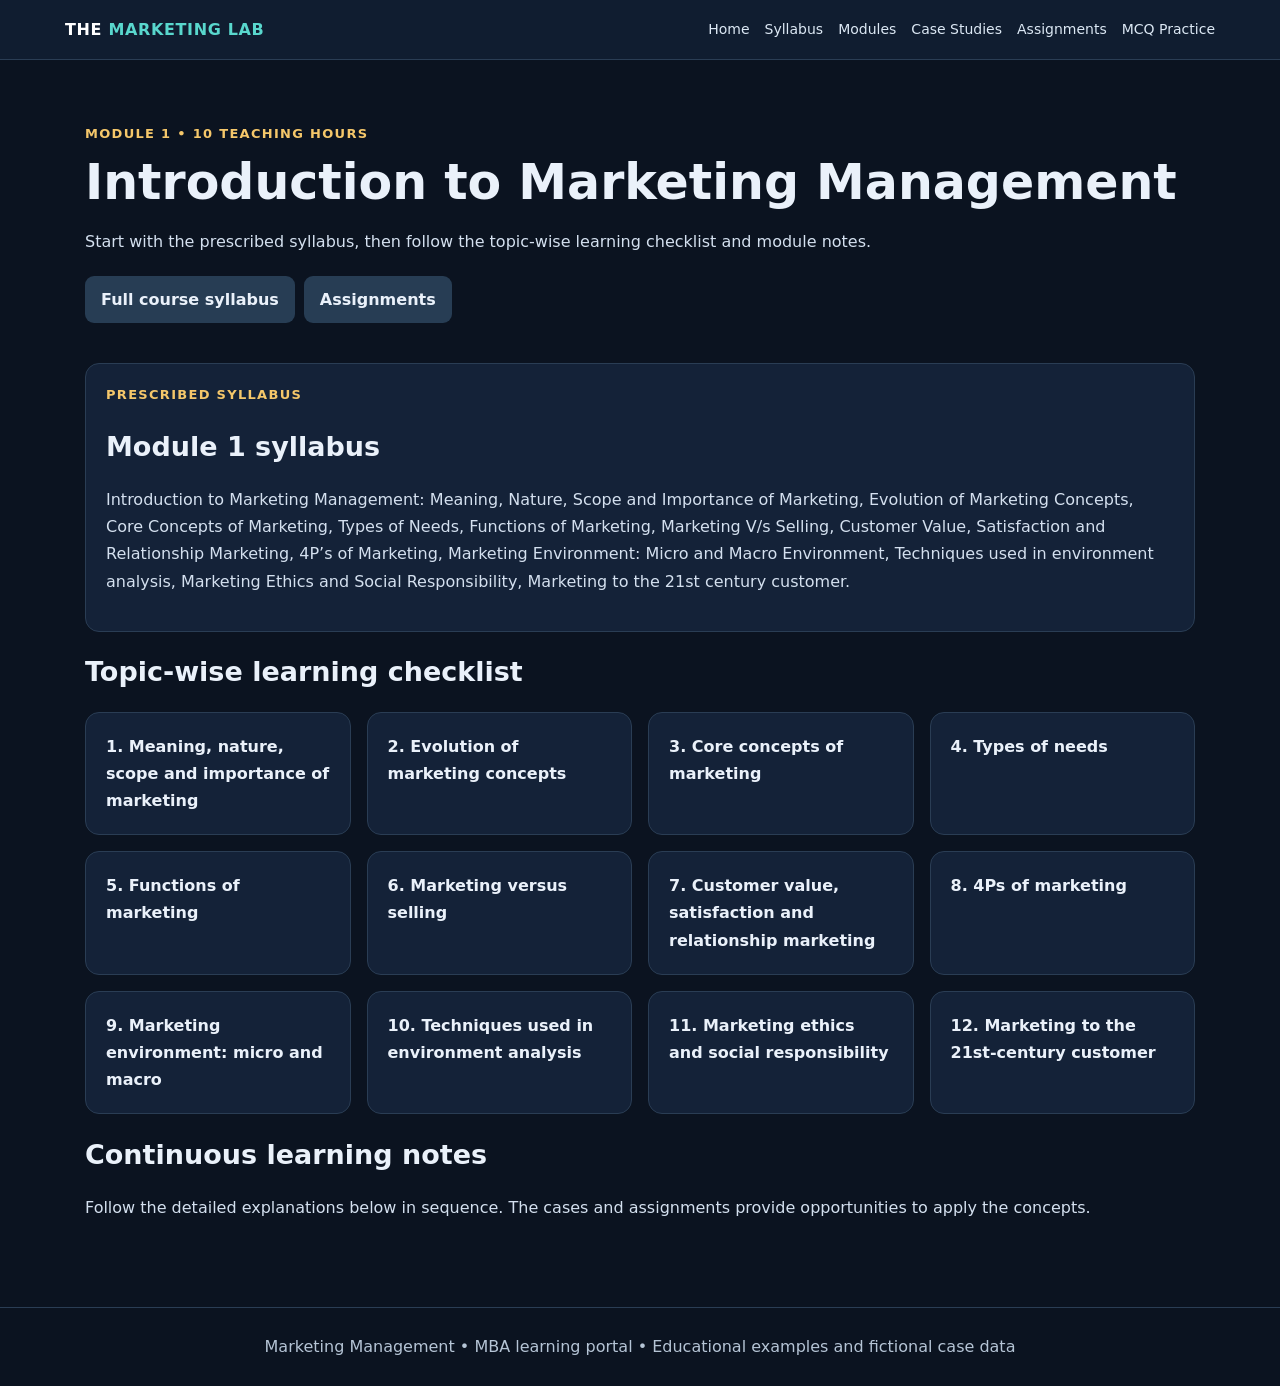
==== modules/module-1.html @ 829614cc "Build marketing portal: modules/module-1.html" ====
<!doctype html><html lang="en"><head><meta charset="utf-8"><meta name="viewport" content="width=device-width,initial-scale=1"><meta name="description" content="VTU MBA Marketing Management learning portal"><title>Module 1: Introduction to Marketing Management | Marketing Lab</title><link rel="stylesheet" href="../assets/style.css"></head><body><header class="top"><a class="brand" href="../index.html">THE <span>MARKETING LAB</span></a><nav class="nav"><a href="../index.html">Home</a><a href="../syllabus.html">Syllabus</a><a href="../modules/module-1.html">Modules</a><a href="../cases.html">Case Studies</a><a href="../assignments.html">Assignments</a><a href="../quizzes.html">MCQ Practice</a></nav></header><main class="wrap"><section class="hero"><div class="eyebrow">Module 1 • 10 teaching hours</div><h1>Introduction to Marketing Management</h1><p>Start with the prescribed syllabus, then follow the topic-wise learning checklist and module notes.</p><a class="btn secondary" href="../syllabus.html#module-1">Full course syllabus</a><a class="btn secondary" href="../assignments.html">Assignments</a></section><section class="card"><div class="eyebrow">Prescribed syllabus</div><h2>Module 1 syllabus</h2><p>Introduction to Marketing Management: Meaning, Nature, Scope and Importance of Marketing, Evolution of Marketing Concepts, Core Concepts of Marketing, Types of Needs, Functions of Marketing, Marketing V/s Selling, Customer Value, Satisfaction and Relationship Marketing, 4P’s of Marketing, Marketing Environment: Micro and Macro Environment, Techniques used in environment analysis, Marketing Ethics and Social Responsibility, Marketing to the 21st century customer.</p></section><section><h2>Topic-wise learning checklist</h2><div class="grid"><div class="card"><strong>1. Meaning, nature, scope and importance of marketing</strong></div><div class="card"><strong>2. Evolution of marketing concepts</strong></div><div class="card"><strong>3. Core concepts of marketing</strong></div><div class="card"><strong>4. Types of needs</strong></div><div class="card"><strong>5. Functions of marketing</strong></div><div class="card"><strong>6. Marketing versus selling</strong></div><div class="card"><strong>7. Customer value, satisfaction and relationship marketing</strong></div><div class="card"><strong>8. 4Ps of marketing</strong></div><div class="card"><strong>9. Marketing environment: micro and macro</strong></div><div class="card"><strong>10. Techniques used in environment analysis</strong></div><div class="card"><strong>11. Marketing ethics and social responsibility</strong></div><div class="card"><strong>12. Marketing to the 21st-century customer</strong></div></div></section><section><h2>Continuous learning notes</h2><p>Follow the detailed explanations below in sequence. The cases and assignments provide opportunities to apply the concepts.</p></section></main><footer>Marketing Management • MBA learning portal • Educational examples and fictional case data</footer></body></html>
---- assets/style.css ----
:root{--bg:#0b1320;--panel:#142238;--line:#2a3d54;--text:#eaf1fa;--muted:#b5c4d5;--accent:#59d7cd;--gold:#f5c76a}*{box-sizing:border-box}html{scroll-behavior:smooth}body{margin:0;background:var(--bg);color:var(--text);font:16px/1.7 system-ui,-apple-system,Segoe UI,Arial,sans-serif}a{color:var(--accent)}a:hover{text-decoration:underline}.top{background:#101d30;border-bottom:1px solid var(--line);padding:16px max(20px,calc((100vw - 1150px)/2));display:flex;align-items:center;justify-content:space-between;gap:20px;flex-wrap:wrap}.brand{font-weight:900;letter-spacing:.04em;text-decoration:none;color:white}.brand span{color:var(--accent)}.nav{display:flex;flex-wrap:wrap;gap:15px}.nav a{color:#dce8f4;text-decoration:none;font-size:14px}.wrap{max-width:1150px;margin:auto;padding:28px 20px 70px}.hero{padding:35px 0}.eyebrow{color:var(--gold);font-weight:700;font-size:13px;letter-spacing:.1em;text-transform:uppercase}h1{font-size:clamp(31px,4vw,49px);line-height:1.15;margin:10px 0 15px}h2{font-size:27px;line-height:1.3}h3{font-size:20px}p,li{color:#d4e0ef}.muted{color:var(--muted)}.grid{display:grid;grid-template-columns:repeat(auto-fit,minmax(255px,1fr));gap:16px}.card,.notice{border:1px solid var(--line);background:var(--panel);border-radius:14px;padding:20px}.card h3{margin-top:0}.btn{display:inline-block;padding:10px 16px;background:var(--accent);color:#071b21;border-radius:9px;text-decoration:none;font-weight:800;margin:5px 9px 5px 0}.btn.secondary{background:#273d54;color:var(--text)}.layout{display:grid;grid-template-columns:240px minmax(0,1fr);gap:28px;align-items:start}.toc{position:sticky;top:15px;max-height:95vh;overflow:auto;border:1px solid var(--line);border-radius:12px;padding:15px;background:var(--panel)}.toc a{display:block;padding:5px;color:#c4d7e7;text-decoration:none;font-size:14px}.lesson section{padding:25px 0;border-bottom:1px solid var(--line);scroll-margin-top:20px}.lesson section h2{margin-top:0}.callout{border-left:4px solid var(--gold);background:#252c3a;padding:15px 18px;border-radius:8px;margin:18px 0}.checklist li{margin:5px 0}table{border-collapse:collapse;width:100%;display:block;overflow-x:auto}th,td{border:1px solid var(--line);padding:10px 12px;text-align:left;vertical-align:top}th{background:#243b50}footer{border-top:1px solid var(--line);padding:25px;text-align:center;color:var(--muted)}@media(max-width:800px){.layout{grid-template-columns:1fr}.toc{position:static;max-height:none}}
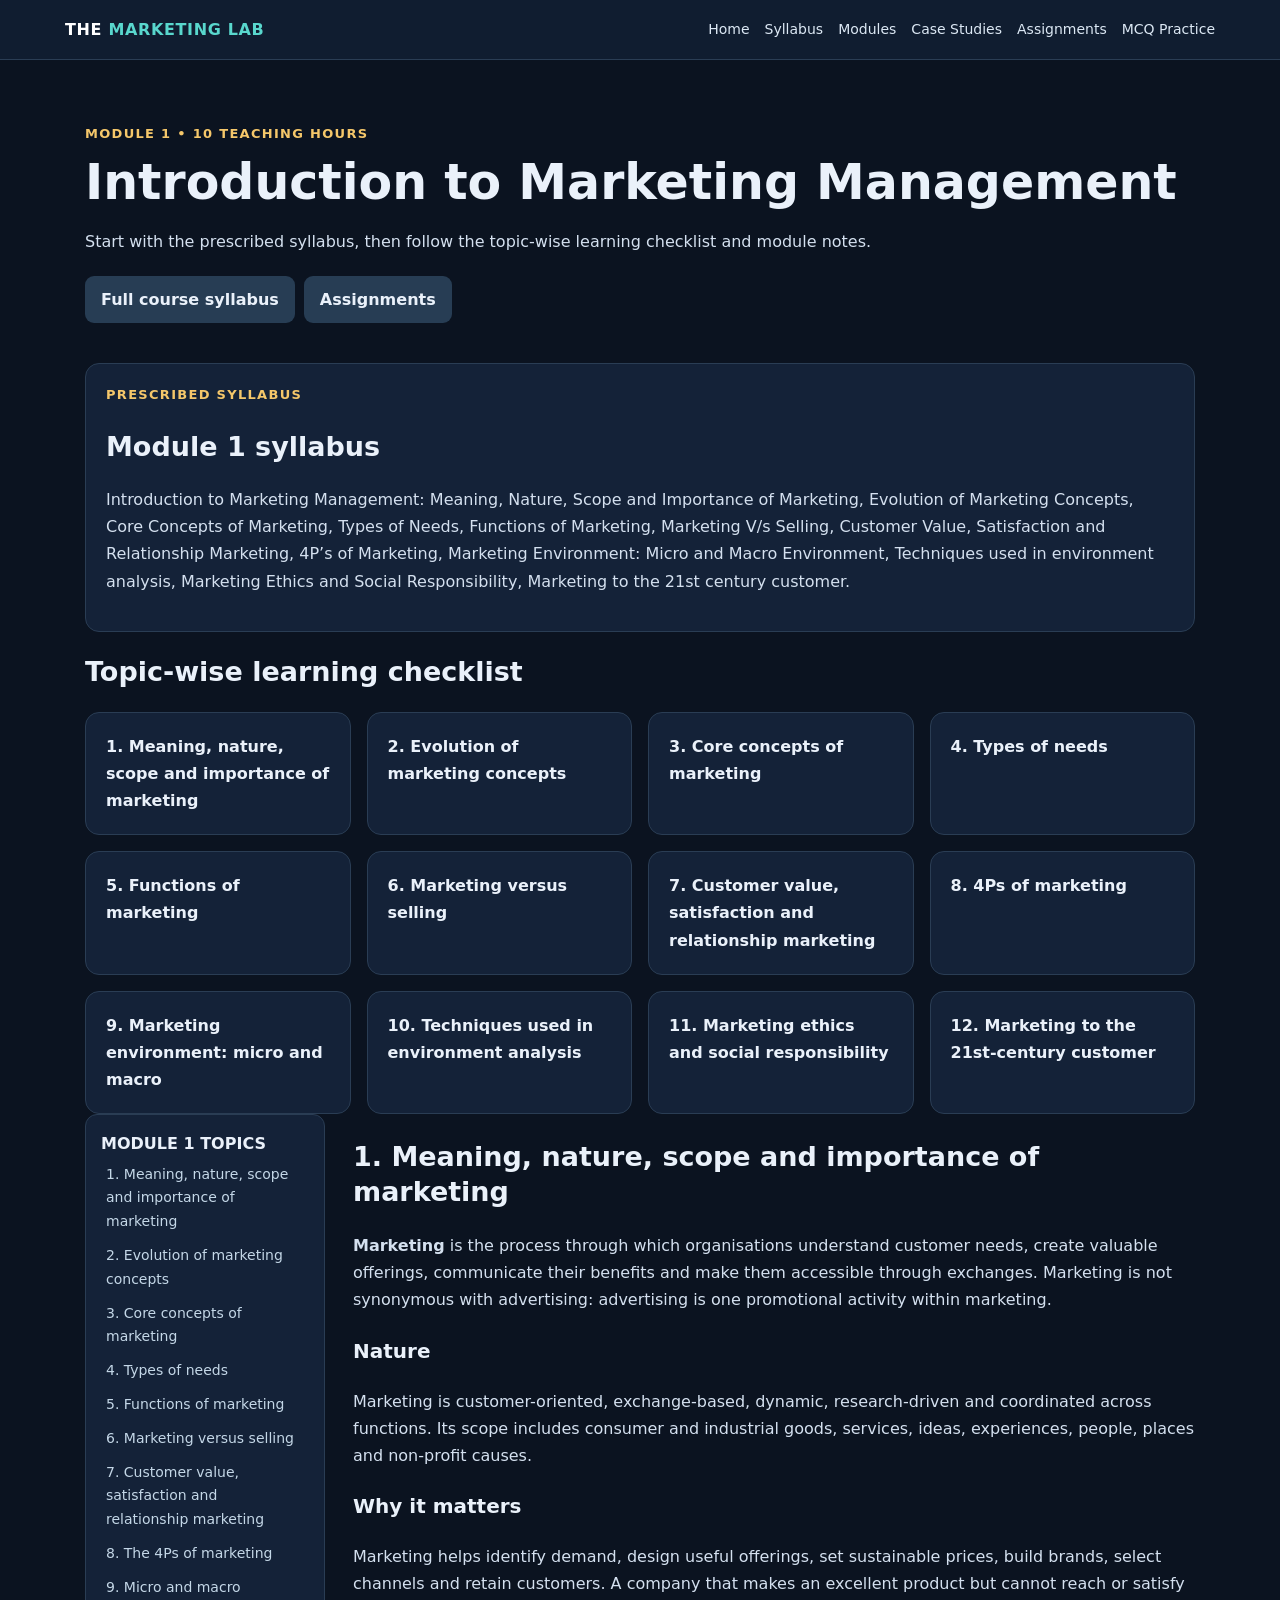
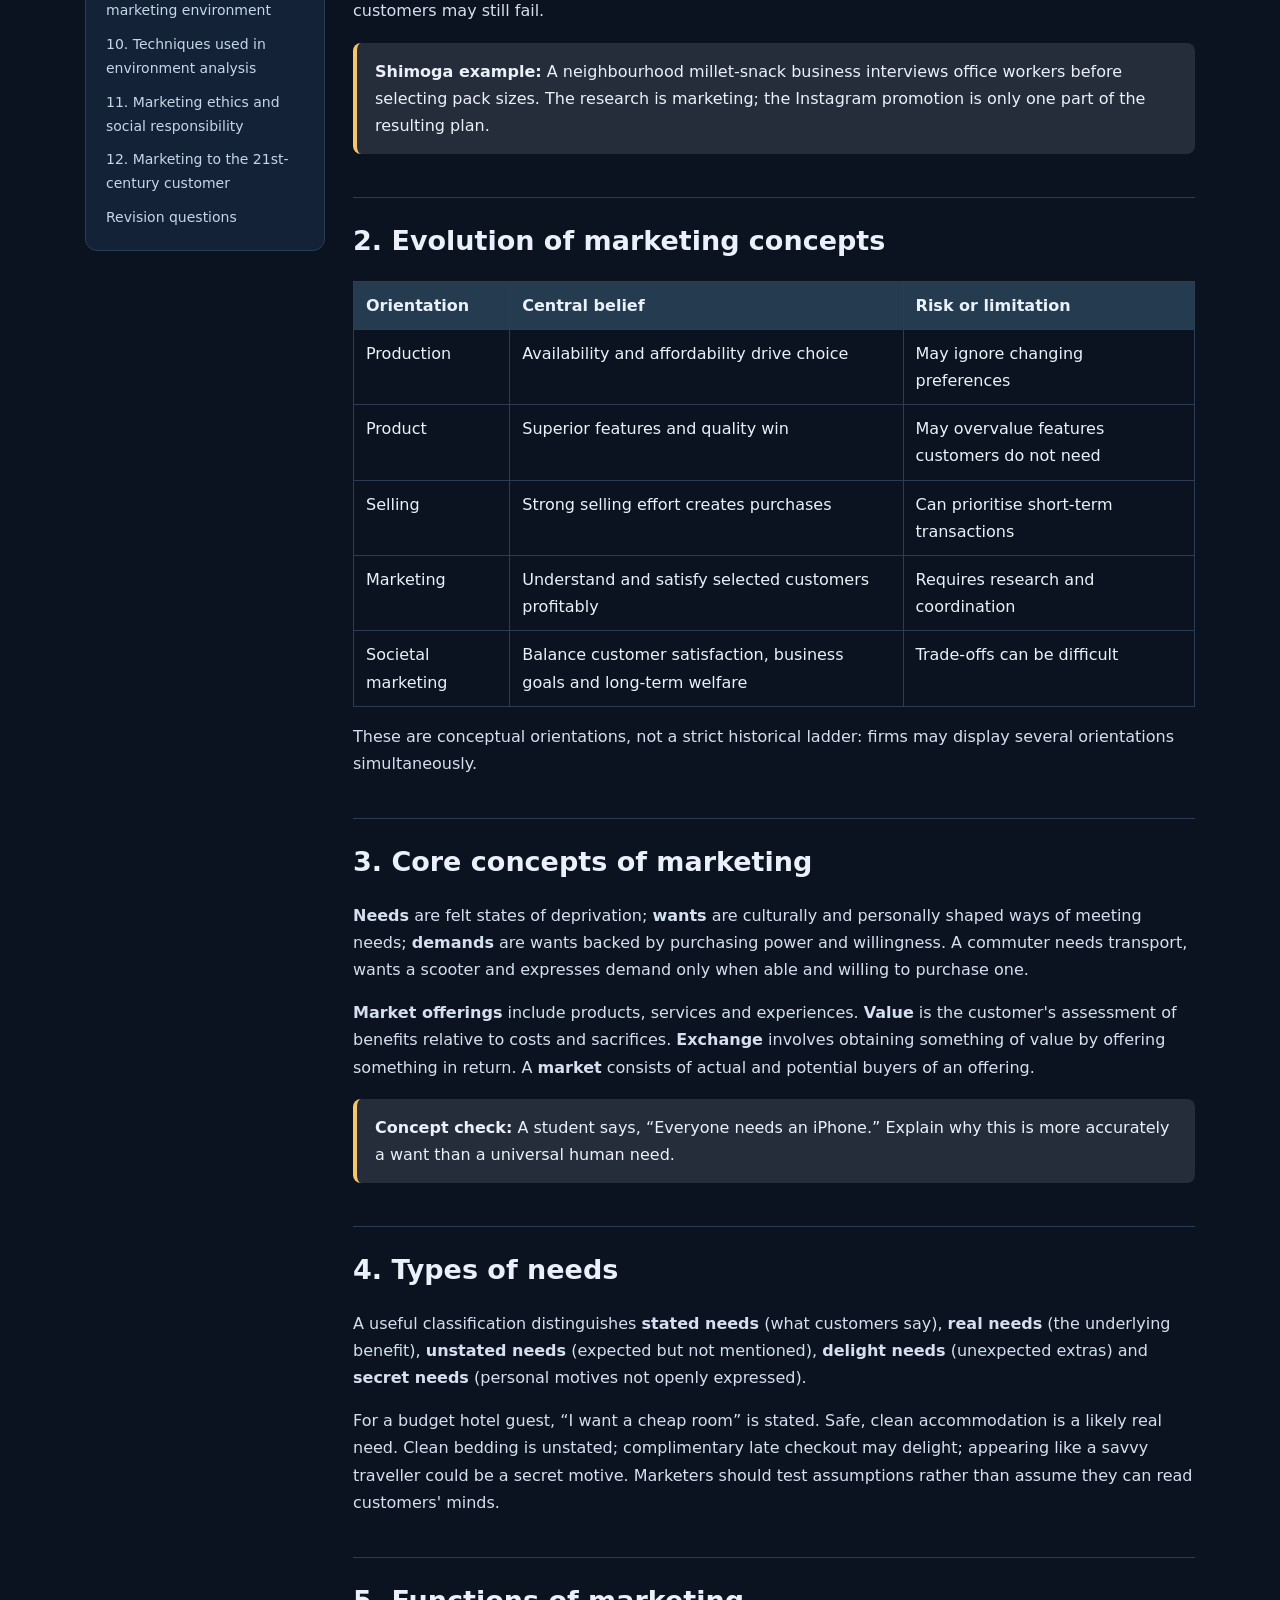
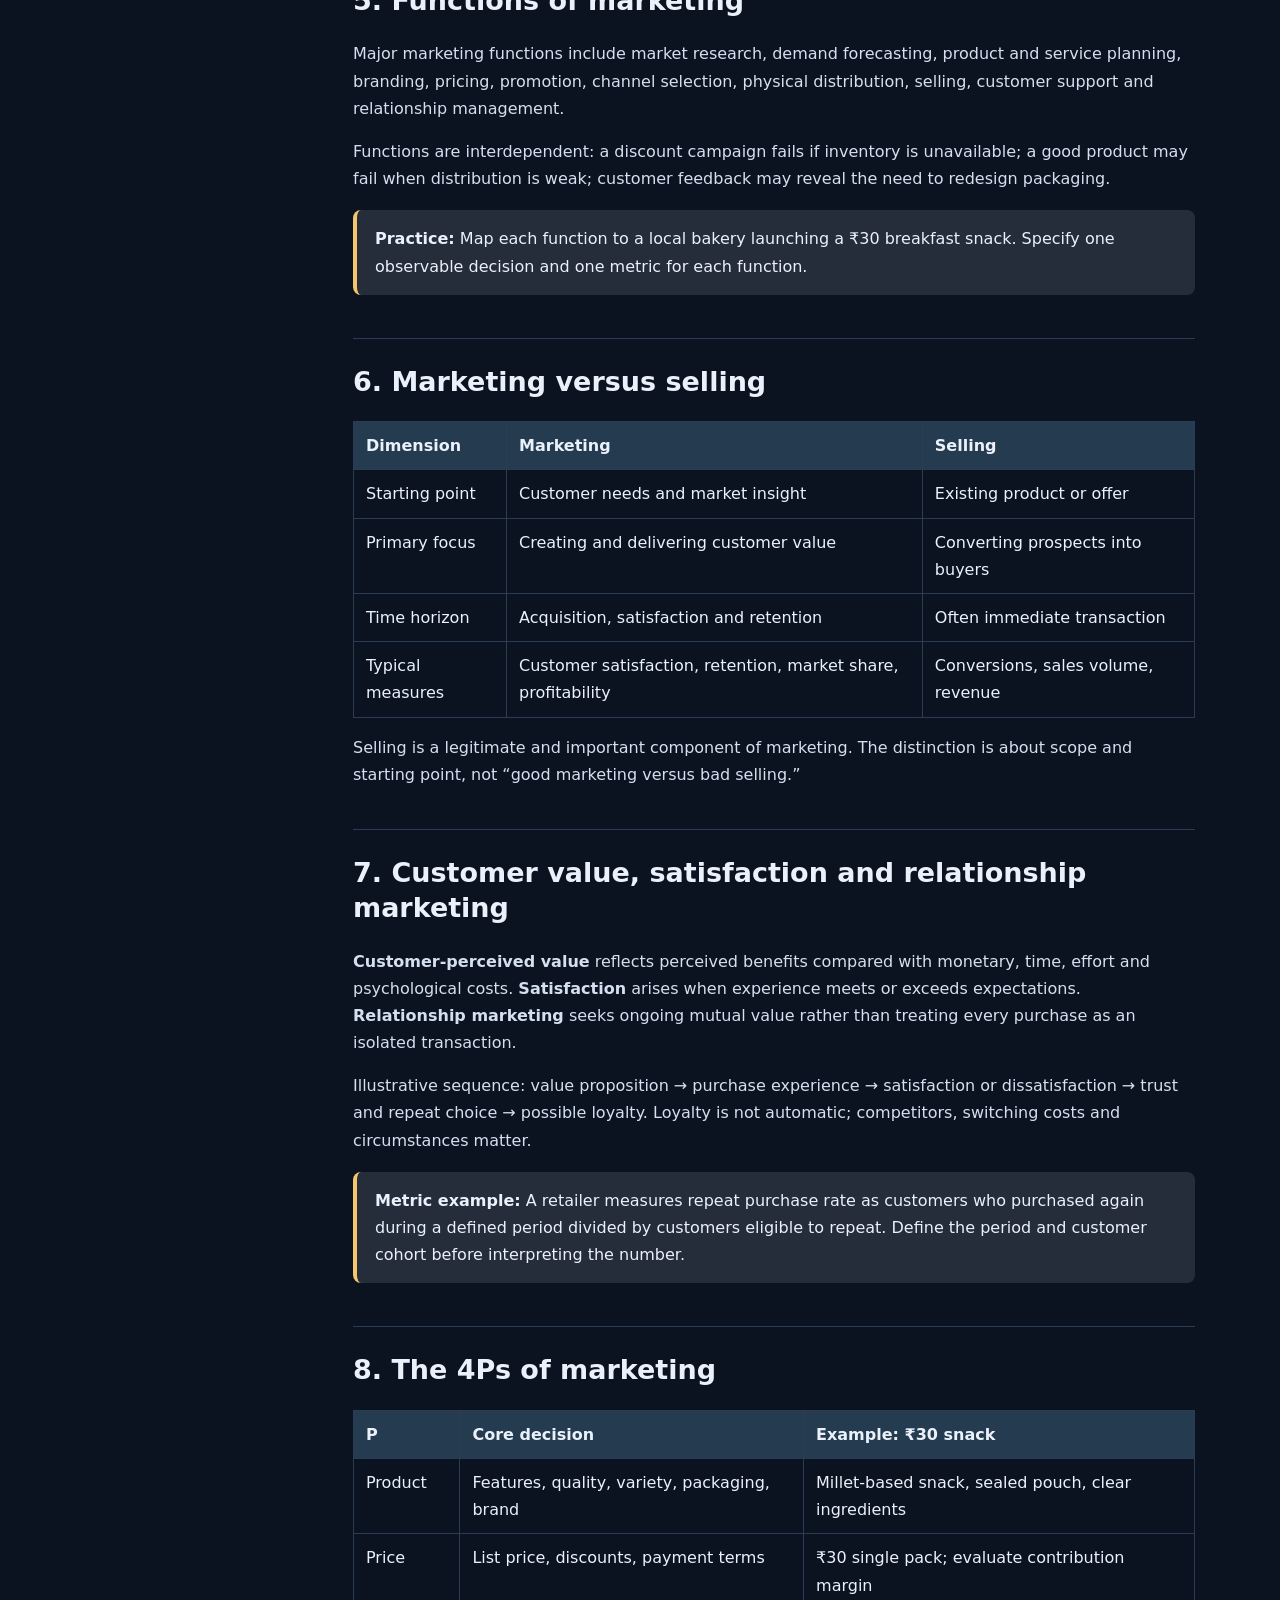
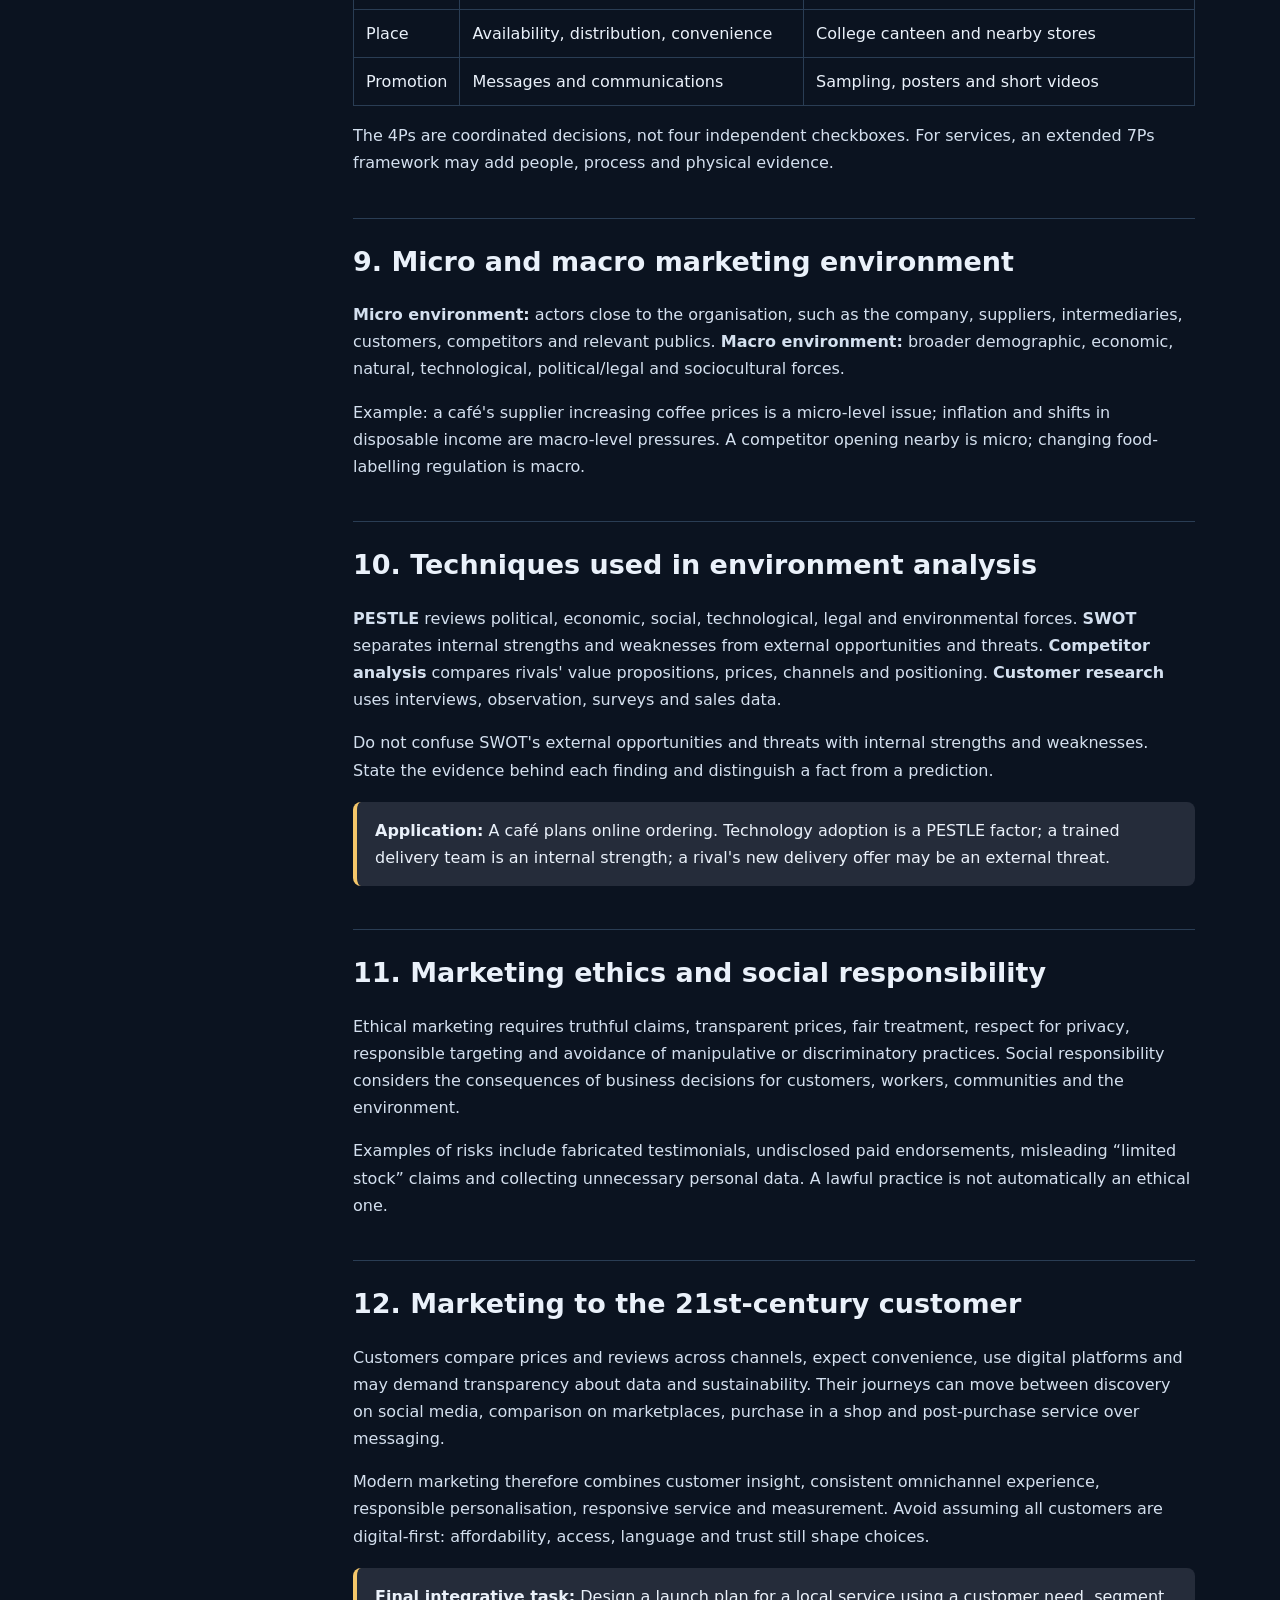
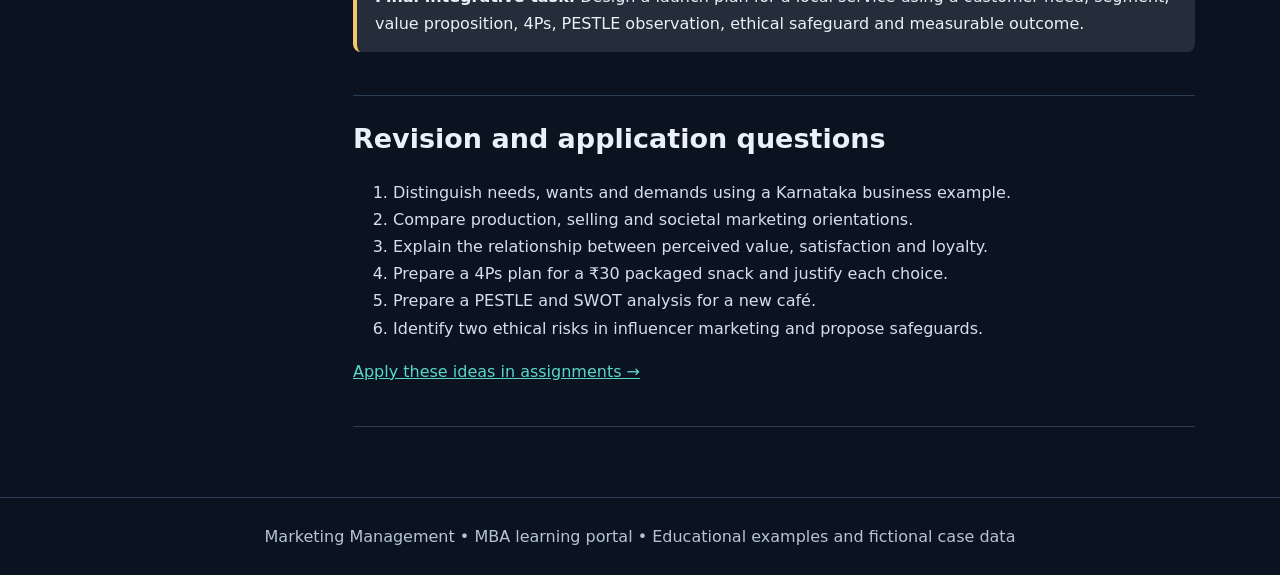
==== commit bf36f048: "Write detailed seamless Module 1 marketing notes with examples and revision questions" ====
--- a/modules/module-1.html
+++ b/modules/module-1.html
@@ -1 +1 @@
-<!doctype html><html lang="en"><head><meta charset="utf-8"><meta name="viewport" content="width=device-width,initial-scale=1"><meta name="description" content="VTU MBA Marketing Management learning portal"><title>Module 1: Introduction to Marketing Management | Marketing Lab</title><link rel="stylesheet" href="../assets/style.css"></head><body><header class="top"><a class="brand" href="../index.html">THE <span>MARKETING LAB</span></a><nav class="nav"><a href="../index.html">Home</a><a href="../syllabus.html">Syllabus</a><a href="../modules/module-1.html">Modules</a><a href="../cases.html">Case Studies</a><a href="../assignments.html">Assignments</a><a href="../quizzes.html">MCQ Practice</a></nav></header><main class="wrap"><section class="hero"><div class="eyebrow">Module 1 • 10 teaching hours</div><h1>Introduction to Marketing Management</h1><p>Start with the prescribed syllabus, then follow the topic-wise learning checklist and module notes.</p><a class="btn secondary" href="../syllabus.html#module-1">Full course syllabus</a><a class="btn secondary" href="../assignments.html">Assignments</a></section><section class="card"><div class="eyebrow">Prescribed syllabus</div><h2>Module 1 syllabus</h2><p>Introduction to Marketing Management: Meaning, Nature, Scope and Importance of Marketing, Evolution of Marketing Concepts, Core Concepts of Marketing, Types of Needs, Functions of Marketing, Marketing V/s Selling, Customer Value, Satisfaction and Relationship Marketing, 4P’s of Marketing, Marketing Environment: Micro and Macro Environment, Techniques used in environment analysis, Marketing Ethics and Social Responsibility, Marketing to the 21st century customer.</p></section><section><h2>Topic-wise learning checklist</h2><div class="grid"><div class="card"><strong>1. Meaning, nature, scope and importance of marketing</strong></div><div class="card"><strong>2. Evolution of marketing concepts</strong></div><div class="card"><strong>3. Core concepts of marketing</strong></div><div class="card"><strong>4. Types of needs</strong></div><div class="card"><strong>5. Functions of marketing</strong></div><div class="card"><strong>6. Marketing versus selling</strong></div><div class="card"><strong>7. Customer value, satisfaction and relationship marketing</strong></div><div class="card"><strong>8. 4Ps of marketing</strong></div><div class="card"><strong>9. Marketing environment: micro and macro</strong></div><div class="card"><strong>10. Techniques used in environment analysis</strong></div><div class="card"><strong>11. Marketing ethics and social responsibility</strong></div><div class="card"><strong>12. Marketing to the 21st-century customer</strong></div></div></section><section><h2>Continuous learning notes</h2><p>Follow the detailed explanations below in sequence. The cases and assignments provide opportunities to apply the concepts.</p></section></main><footer>Marketing Management • MBA learning portal • Educational examples and fictional case data</footer></body></html>+<!doctype html><html lang="en"><head><meta charset="utf-8"><meta name="viewport" content="width=device-width,initial-scale=1"><meta name="description" content="VTU MBA Marketing Management learning portal"><title>Module 1: Introduction to Marketing Management | Marketing Lab</title><link rel="stylesheet" href="../assets/style.css"></head><body><header class="top"><a class="brand" href="../index.html">THE <span>MARKETING LAB</span></a><nav class="nav"><a href="../index.html">Home</a><a href="../syllabus.html">Syllabus</a><a href="../modules/module-1.html">Modules</a><a href="../cases.html">Case Studies</a><a href="../assignments.html">Assignments</a><a href="../quizzes.html">MCQ Practice</a></nav></header><main class="wrap"><section class="hero"><div class="eyebrow">Module 1 • 10 teaching hours</div><h1>Introduction to Marketing Management</h1><p>Start with the prescribed syllabus, then follow the topic-wise learning checklist and module notes.</p><a class="btn secondary" href="../syllabus.html#module-1">Full course syllabus</a><a class="btn secondary" href="../assignments.html">Assignments</a></section><section class="card"><div class="eyebrow">Prescribed syllabus</div><h2>Module 1 syllabus</h2><p>Introduction to Marketing Management: Meaning, Nature, Scope and Importance of Marketing, Evolution of Marketing Concepts, Core Concepts of Marketing, Types of Needs, Functions of Marketing, Marketing V/s Selling, Customer Value, Satisfaction and Relationship Marketing, 4P’s of Marketing, Marketing Environment: Micro and Macro Environment, Techniques used in environment analysis, Marketing Ethics and Social Responsibility, Marketing to the 21st century customer.</p></section><section><h2>Topic-wise learning checklist</h2><div class="grid"><div class="card"><strong>1. Meaning, nature, scope and importance of marketing</strong></div><div class="card"><strong>2. Evolution of marketing concepts</strong></div><div class="card"><strong>3. Core concepts of marketing</strong></div><div class="card"><strong>4. Types of needs</strong></div><div class="card"><strong>5. Functions of marketing</strong></div><div class="card"><strong>6. Marketing versus selling</strong></div><div class="card"><strong>7. Customer value, satisfaction and relationship marketing</strong></div><div class="card"><strong>8. 4Ps of marketing</strong></div><div class="card"><strong>9. Marketing environment: micro and macro</strong></div><div class="card"><strong>10. Techniques used in environment analysis</strong></div><div class="card"><strong>11. Marketing ethics and social responsibility</strong></div><div class="card"><strong>12. Marketing to the 21st-century customer</strong></div></div></section><div class="layout"><aside class="toc"><strong>MODULE 1 TOPICS</strong><a href="#topic-1">1. Meaning, nature, scope and importance of marketing</a><a href="#topic-2">2. Evolution of marketing concepts</a><a href="#topic-3">3. Core concepts of marketing</a><a href="#topic-4">4. Types of needs</a><a href="#topic-5">5. Functions of marketing</a><a href="#topic-6">6. Marketing versus selling</a><a href="#topic-7">7. Customer value, satisfaction and relationship marketing</a><a href="#topic-8">8. The 4Ps of marketing</a><a href="#topic-9">9. Micro and macro marketing environment</a><a href="#topic-10">10. Techniques used in environment analysis</a><a href="#topic-11">11. Marketing ethics and social responsibility</a><a href="#topic-12">12. Marketing to the 21st-century customer</a><a href="#review">Revision questions</a></aside><article class="lesson"><section id="topic-1"><h2>1. Meaning, nature, scope and importance of marketing</h2><p><strong>Marketing</strong> is the process through which organisations understand customer needs, create valuable offerings, communicate their benefits and make them accessible through exchanges. Marketing is not synonymous with advertising: advertising is one promotional activity within marketing.</p><h3>Nature</h3><p>Marketing is customer-oriented, exchange-based, dynamic, research-driven and coordinated across functions. Its scope includes consumer and industrial goods, services, ideas, experiences, people, places and non-profit causes.</p><h3>Why it matters</h3><p>Marketing helps identify demand, design useful offerings, set sustainable prices, build brands, select channels and retain customers. A company that makes an excellent product but cannot reach or satisfy customers may still fail.</p><div class="callout"><b>Shimoga example:</b> A neighbourhood millet-snack business interviews office workers before selecting pack sizes. The research is marketing; the Instagram promotion is only one part of the resulting plan.</div></section><section id="topic-2"><h2>2. Evolution of marketing concepts</h2><table><tr><th>Orientation</th><th>Central belief</th><th>Risk or limitation</th></tr><tr><td>Production</td><td>Availability and affordability drive choice</td><td>May ignore changing preferences</td></tr><tr><td>Product</td><td>Superior features and quality win</td><td>May overvalue features customers do not need</td></tr><tr><td>Selling</td><td>Strong selling effort creates purchases</td><td>Can prioritise short-term transactions</td></tr><tr><td>Marketing</td><td>Understand and satisfy selected customers profitably</td><td>Requires research and coordination</td></tr><tr><td>Societal marketing</td><td>Balance customer satisfaction, business goals and long-term welfare</td><td>Trade-offs can be difficult</td></tr></table><p>These are conceptual orientations, not a strict historical ladder: firms may display several orientations simultaneously.</p></section><section id="topic-3"><h2>3. Core concepts of marketing</h2><p><b>Needs</b> are felt states of deprivation; <b>wants</b> are culturally and personally shaped ways of meeting needs; <b>demands</b> are wants backed by purchasing power and willingness. A commuter needs transport, wants a scooter and expresses demand only when able and willing to purchase one.</p><p><b>Market offerings</b> include products, services and experiences. <b>Value</b> is the customer's assessment of benefits relative to costs and sacrifices. <b>Exchange</b> involves obtaining something of value by offering something in return. A <b>market</b> consists of actual and potential buyers of an offering.</p><div class="callout"><b>Concept check:</b> A student says, “Everyone needs an iPhone.” Explain why this is more accurately a want than a universal human need.</div></section><section id="topic-4"><h2>4. Types of needs</h2><p>A useful classification distinguishes <b>stated needs</b> (what customers say), <b>real needs</b> (the underlying benefit), <b>unstated needs</b> (expected but not mentioned), <b>delight needs</b> (unexpected extras) and <b>secret needs</b> (personal motives not openly expressed).</p><p>For a budget hotel guest, “I want a cheap room” is stated. Safe, clean accommodation is a likely real need. Clean bedding is unstated; complimentary late checkout may delight; appearing like a savvy traveller could be a secret motive. Marketers should test assumptions rather than assume they can read customers' minds.</p></section><section id="topic-5"><h2>5. Functions of marketing</h2><p>Major marketing functions include market research, demand forecasting, product and service planning, branding, pricing, promotion, channel selection, physical distribution, selling, customer support and relationship management.</p><p>Functions are interdependent: a discount campaign fails if inventory is unavailable; a good product may fail when distribution is weak; customer feedback may reveal the need to redesign packaging.</p><div class="callout"><b>Practice:</b> Map each function to a local bakery launching a ₹30 breakfast snack. Specify one observable decision and one metric for each function.</div></section><section id="topic-6"><h2>6. Marketing versus selling</h2><table><tr><th>Dimension</th><th>Marketing</th><th>Selling</th></tr><tr><td>Starting point</td><td>Customer needs and market insight</td><td>Existing product or offer</td></tr><tr><td>Primary focus</td><td>Creating and delivering customer value</td><td>Converting prospects into buyers</td></tr><tr><td>Time horizon</td><td>Acquisition, satisfaction and retention</td><td>Often immediate transaction</td></tr><tr><td>Typical measures</td><td>Customer satisfaction, retention, market share, profitability</td><td>Conversions, sales volume, revenue</td></tr></table><p>Selling is a legitimate and important component of marketing. The distinction is about scope and starting point, not “good marketing versus bad selling.”</p></section><section id="topic-7"><h2>7. Customer value, satisfaction and relationship marketing</h2><p><b>Customer-perceived value</b> reflects perceived benefits compared with monetary, time, effort and psychological costs. <b>Satisfaction</b> arises when experience meets or exceeds expectations. <b>Relationship marketing</b> seeks ongoing mutual value rather than treating every purchase as an isolated transaction.</p><p>Illustrative sequence: value proposition → purchase experience → satisfaction or dissatisfaction → trust and repeat choice → possible loyalty. Loyalty is not automatic; competitors, switching costs and circumstances matter.</p><div class="callout"><b>Metric example:</b> A retailer measures repeat purchase rate as customers who purchased again during a defined period divided by customers eligible to repeat. Define the period and customer cohort before interpreting the number.</div></section><section id="topic-8"><h2>8. The 4Ps of marketing</h2><table><tr><th>P</th><th>Core decision</th><th>Example: ₹30 snack</th></tr><tr><td>Product</td><td>Features, quality, variety, packaging, brand</td><td>Millet-based snack, sealed pouch, clear ingredients</td></tr><tr><td>Price</td><td>List price, discounts, payment terms</td><td>₹30 single pack; evaluate contribution margin</td></tr><tr><td>Place</td><td>Availability, distribution, convenience</td><td>College canteen and nearby stores</td></tr><tr><td>Promotion</td><td>Messages and communications</td><td>Sampling, posters and short videos</td></tr></table><p>The 4Ps are coordinated decisions, not four independent checkboxes. For services, an extended 7Ps framework may add people, process and physical evidence.</p></section><section id="topic-9"><h2>9. Micro and macro marketing environment</h2><p><b>Micro environment:</b> actors close to the organisation, such as the company, suppliers, intermediaries, customers, competitors and relevant publics. <b>Macro environment:</b> broader demographic, economic, natural, technological, political/legal and sociocultural forces.</p><p>Example: a café's supplier increasing coffee prices is a micro-level issue; inflation and shifts in disposable income are macro-level pressures. A competitor opening nearby is micro; changing food-labelling regulation is macro.</p></section><section id="topic-10"><h2>10. Techniques used in environment analysis</h2><p><b>PESTLE</b> reviews political, economic, social, technological, legal and environmental forces. <b>SWOT</b> separates internal strengths and weaknesses from external opportunities and threats. <b>Competitor analysis</b> compares rivals' value propositions, prices, channels and positioning. <b>Customer research</b> uses interviews, observation, surveys and sales data.</p><p>Do not confuse SWOT's external opportunities and threats with internal strengths and weaknesses. State the evidence behind each finding and distinguish a fact from a prediction.</p><div class="callout"><b>Application:</b> A café plans online ordering. Technology adoption is a PESTLE factor; a trained delivery team is an internal strength; a rival's new delivery offer may be an external threat.</div></section><section id="topic-11"><h2>11. Marketing ethics and social responsibility</h2><p>Ethical marketing requires truthful claims, transparent prices, fair treatment, respect for privacy, responsible targeting and avoidance of manipulative or discriminatory practices. Social responsibility considers the consequences of business decisions for customers, workers, communities and the environment.</p><p>Examples of risks include fabricated testimonials, undisclosed paid endorsements, misleading “limited stock” claims and collecting unnecessary personal data. A lawful practice is not automatically an ethical one.</p></section><section id="topic-12"><h2>12. Marketing to the 21st-century customer</h2><p>Customers compare prices and reviews across channels, expect convenience, use digital platforms and may demand transparency about data and sustainability. Their journeys can move between discovery on social media, comparison on marketplaces, purchase in a shop and post-purchase service over messaging.</p><p>Modern marketing therefore combines customer insight, consistent omnichannel experience, responsible personalisation, responsive service and measurement. Avoid assuming all customers are digital-first: affordability, access, language and trust still shape choices.</p><div class="callout"><b>Final integrative task:</b> Design a launch plan for a local service using a customer need, segment, value proposition, 4Ps, PESTLE observation, ethical safeguard and measurable outcome.</div></section><section id="review"><h2>Revision and application questions</h2><ol><li>Distinguish needs, wants and demands using a Karnataka business example.</li><li>Compare production, selling and societal marketing orientations.</li><li>Explain the relationship between perceived value, satisfaction and loyalty.</li><li>Prepare a 4Ps plan for a ₹30 packaged snack and justify each choice.</li><li>Prepare a PESTLE and SWOT analysis for a new café.</li><li>Identify two ethical risks in influencer marketing and propose safeguards.</li></ol><p><a href="../assignments.html">Apply these ideas in assignments →</a></p></section></article></div></main><footer>Marketing Management • MBA learning portal • Educational examples and fictional case data</footer></body></html>
